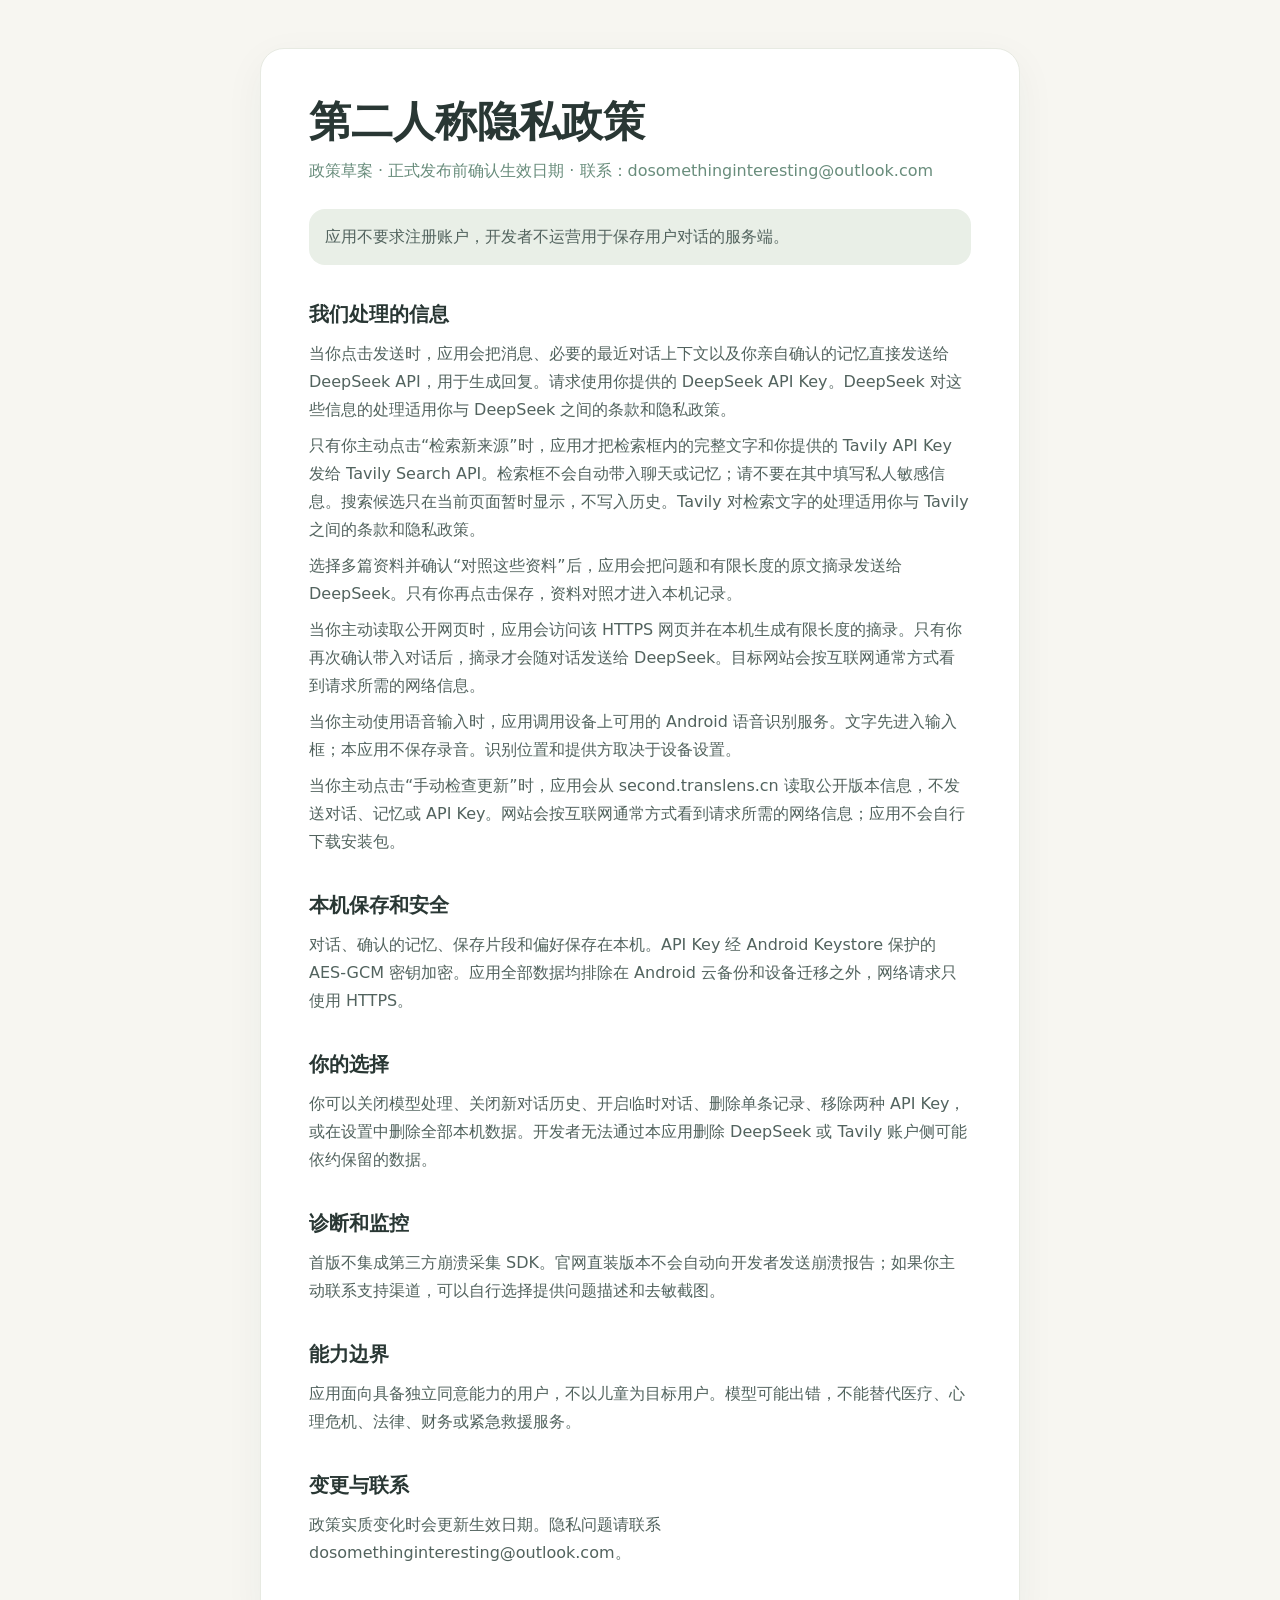
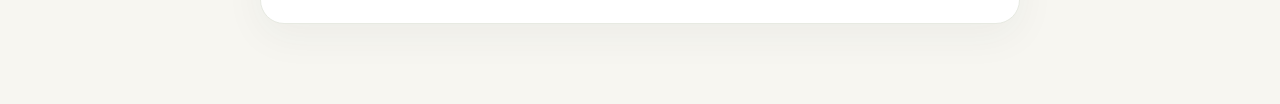
==== site/second-person/privacy/index.html @ 65f68d1c "feat: prepare second-person preview site and Pages workflow" ====
<!doctype html>
<html lang="zh-CN">
<head>
  <meta charset="utf-8">
  <meta name="viewport" content="width=device-width,initial-scale=1">
  <title>第二人称｜隐私政策</title>
  <style>
    :root{color-scheme:light;background:#f7f6f1;color:#293734;font:16px/1.75 system-ui,-apple-system,"Noto Sans SC",sans-serif}
    body{margin:0}.page{max-width:760px;margin:auto;padding:48px 22px 80px}article{background:#fff;border:1px solid #e7eae2;border-radius:24px;padding:clamp(22px,5vw,48px);box-shadow:0 12px 40px #2937340d}
    h1{font-size:clamp(28px,6vw,42px);line-height:1.2;margin:0 0 10px}h2{font-size:20px;margin:32px 0 8px}p{margin:8px 0;color:#52635e}.meta{color:#698d7c}.notice{background:#e9efe7;border-radius:16px;padding:14px 16px;margin:24px 0}a{color:#4f7967}
  </style>
</head>
<body><main class="page"><article>
  <h1>第二人称隐私政策</h1>
  <p class="meta">政策草案 · 正式发布前确认生效日期 · 联系：dosomethinginteresting@outlook.com</p>
  <p class="notice">应用不要求注册账户，开发者不运营用于保存用户对话的服务端。</p>
  <h2>我们处理的信息</h2>
  <p>当你点击发送时，应用会把消息、必要的最近对话上下文以及你亲自确认的记忆直接发送给 DeepSeek API，用于生成回复。请求使用你提供的 DeepSeek API Key。DeepSeek 对这些信息的处理适用你与 DeepSeek 之间的条款和隐私政策。</p>
  <p>只有你主动点击“检索新来源”时，应用才把检索框内的完整文字和你提供的 Tavily API Key 发给 Tavily Search API。检索框不会自动带入聊天或记忆；请不要在其中填写私人敏感信息。搜索候选只在当前页面暂时显示，不写入历史。Tavily 对检索文字的处理适用你与 Tavily 之间的条款和隐私政策。</p>
  <p>选择多篇资料并确认“对照这些资料”后，应用会把问题和有限长度的原文摘录发送给 DeepSeek。只有你再点击保存，资料对照才进入本机记录。</p>
  <p>当你主动读取公开网页时，应用会访问该 HTTPS 网页并在本机生成有限长度的摘录。只有你再次确认带入对话后，摘录才会随对话发送给 DeepSeek。目标网站会按互联网通常方式看到请求所需的网络信息。</p>
  <p>当你主动使用语音输入时，应用调用设备上可用的 Android 语音识别服务。文字先进入输入框；本应用不保存录音。识别位置和提供方取决于设备设置。</p>
  <p>当你主动点击“手动检查更新”时，应用会从 second.translens.cn 读取公开版本信息，不发送对话、记忆或 API Key。网站会按互联网通常方式看到请求所需的网络信息；应用不会自行下载安装包。</p>
  <h2>本机保存和安全</h2>
  <p>对话、确认的记忆、保存片段和偏好保存在本机。API Key 经 Android Keystore 保护的 AES-GCM 密钥加密。应用全部数据均排除在 Android 云备份和设备迁移之外，网络请求只使用 HTTPS。</p>
  <h2>你的选择</h2>
  <p>你可以关闭模型处理、关闭新对话历史、开启临时对话、删除单条记录、移除两种 API Key，或在设置中删除全部本机数据。开发者无法通过本应用删除 DeepSeek 或 Tavily 账户侧可能依约保留的数据。</p>
  <h2>诊断和监控</h2>
  <p>首版不集成第三方崩溃采集 SDK。官网直装版本不会自动向开发者发送崩溃报告；如果你主动联系支持渠道，可以自行选择提供问题描述和去敏截图。</p>
  <h2>能力边界</h2>
  <p>应用面向具备独立同意能力的用户，不以儿童为目标用户。模型可能出错，不能替代医疗、心理危机、法律、财务或紧急救援服务。</p>
  <h2>变更与联系</h2>
  <p>政策实质变化时会更新生效日期。隐私问题请联系 dosomethinginteresting@outlook.com。</p>
</article></main></body></html>
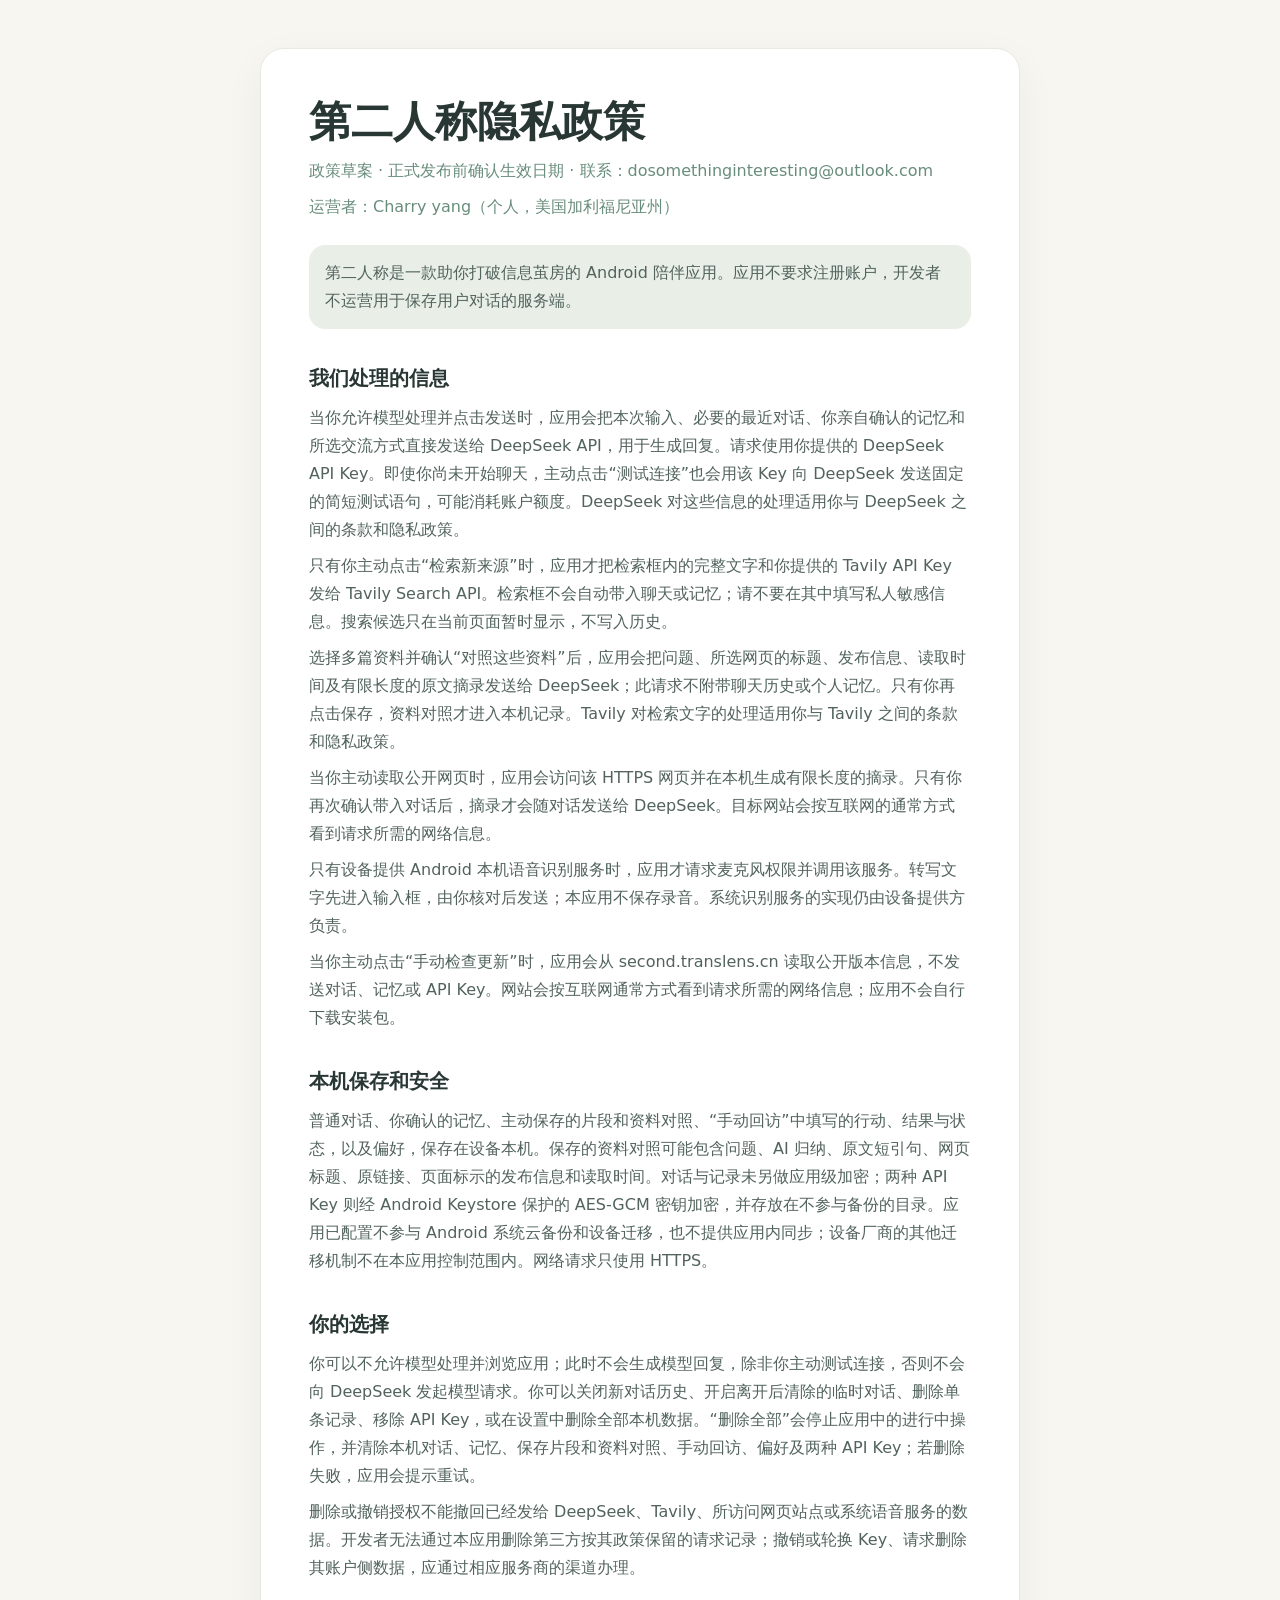
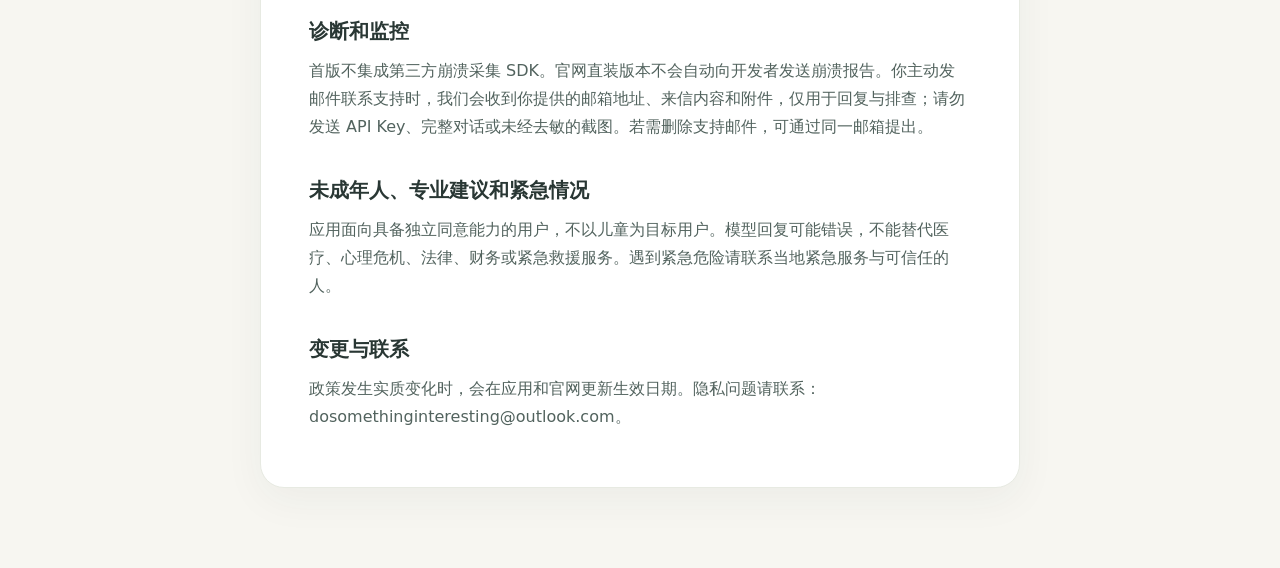
==== commit 0a57036e: "docs: identify operator and clarify privacy draft" ====
--- a/site/second-person/privacy/index.html
+++ b/site/second-person/privacy/index.html
@@ -13,22 +13,24 @@
 <body><main class="page"><article>
   <h1>第二人称隐私政策</h1>
   <p class="meta">政策草案 · 正式发布前确认生效日期 · 联系：dosomethinginteresting@outlook.com</p>
-  <p class="notice">应用不要求注册账户，开发者不运营用于保存用户对话的服务端。</p>
+  <p class="meta">运营者：Charry yang（个人，美国加利福尼亚州）</p>
+  <p class="notice">第二人称是一款助你打破信息茧房的 Android 陪伴应用。应用不要求注册账户，开发者不运营用于保存用户对话的服务端。</p>
   <h2>我们处理的信息</h2>
-  <p>当你点击发送时，应用会把消息、必要的最近对话上下文以及你亲自确认的记忆直接发送给 DeepSeek API，用于生成回复。请求使用你提供的 DeepSeek API Key。DeepSeek 对这些信息的处理适用你与 DeepSeek 之间的条款和隐私政策。</p>
-  <p>只有你主动点击“检索新来源”时，应用才把检索框内的完整文字和你提供的 Tavily API Key 发给 Tavily Search API。检索框不会自动带入聊天或记忆；请不要在其中填写私人敏感信息。搜索候选只在当前页面暂时显示，不写入历史。Tavily 对检索文字的处理适用你与 Tavily 之间的条款和隐私政策。</p>
-  <p>选择多篇资料并确认“对照这些资料”后，应用会把问题和有限长度的原文摘录发送给 DeepSeek。只有你再点击保存，资料对照才进入本机记录。</p>
-  <p>当你主动读取公开网页时，应用会访问该 HTTPS 网页并在本机生成有限长度的摘录。只有你再次确认带入对话后，摘录才会随对话发送给 DeepSeek。目标网站会按互联网通常方式看到请求所需的网络信息。</p>
-  <p>当你主动使用语音输入时，应用调用设备上可用的 Android 语音识别服务。文字先进入输入框；本应用不保存录音。识别位置和提供方取决于设备设置。</p>
+  <p>当你允许模型处理并点击发送时，应用会把本次输入、必要的最近对话、你亲自确认的记忆和所选交流方式直接发送给 DeepSeek API，用于生成回复。请求使用你提供的 DeepSeek API Key。即使你尚未开始聊天，主动点击“测试连接”也会用该 Key 向 DeepSeek 发送固定的简短测试语句，可能消耗账户额度。DeepSeek 对这些信息的处理适用你与 DeepSeek 之间的条款和隐私政策。</p>
+  <p>只有你主动点击“检索新来源”时，应用才把检索框内的完整文字和你提供的 Tavily API Key 发给 Tavily Search API。检索框不会自动带入聊天或记忆；请不要在其中填写私人敏感信息。搜索候选只在当前页面暂时显示，不写入历史。</p>
+  <p>选择多篇资料并确认“对照这些资料”后，应用会把问题、所选网页的标题、发布信息、读取时间及有限长度的原文摘录发送给 DeepSeek；此请求不附带聊天历史或个人记忆。只有你再点击保存，资料对照才进入本机记录。Tavily 对检索文字的处理适用你与 Tavily 之间的条款和隐私政策。</p>
+  <p>当你主动读取公开网页时，应用会访问该 HTTPS 网页并在本机生成有限长度的摘录。只有你再次确认带入对话后，摘录才会随对话发送给 DeepSeek。目标网站会按互联网的通常方式看到请求所需的网络信息。</p>
+  <p>只有设备提供 Android 本机语音识别服务时，应用才请求麦克风权限并调用该服务。转写文字先进入输入框，由你核对后发送；本应用不保存录音。系统识别服务的实现仍由设备提供方负责。</p>
   <p>当你主动点击“手动检查更新”时，应用会从 second.translens.cn 读取公开版本信息，不发送对话、记忆或 API Key。网站会按互联网通常方式看到请求所需的网络信息；应用不会自行下载安装包。</p>
   <h2>本机保存和安全</h2>
-  <p>对话、确认的记忆、保存片段和偏好保存在本机。API Key 经 Android Keystore 保护的 AES-GCM 密钥加密。应用全部数据均排除在 Android 云备份和设备迁移之外，网络请求只使用 HTTPS。</p>
+  <p>普通对话、你确认的记忆、主动保存的片段和资料对照、“手动回访”中填写的行动、结果与状态，以及偏好，保存在设备本机。保存的资料对照可能包含问题、AI 归纳、原文短引句、网页标题、原链接、页面标示的发布信息和读取时间。对话与记录未另做应用级加密；两种 API Key 则经 Android Keystore 保护的 AES-GCM 密钥加密，并存放在不参与备份的目录。应用已配置不参与 Android 系统云备份和设备迁移，也不提供应用内同步；设备厂商的其他迁移机制不在本应用控制范围内。网络请求只使用 HTTPS。</p>
   <h2>你的选择</h2>
-  <p>你可以关闭模型处理、关闭新对话历史、开启临时对话、删除单条记录、移除两种 API Key，或在设置中删除全部本机数据。开发者无法通过本应用删除 DeepSeek 或 Tavily 账户侧可能依约保留的数据。</p>
+  <p>你可以不允许模型处理并浏览应用；此时不会生成模型回复，除非你主动测试连接，否则不会向 DeepSeek 发起模型请求。你可以关闭新对话历史、开启离开后清除的临时对话、删除单条记录、移除 API Key，或在设置中删除全部本机数据。“删除全部”会停止应用中的进行中操作，并清除本机对话、记忆、保存片段和资料对照、手动回访、偏好及两种 API Key；若删除失败，应用会提示重试。</p>
+  <p>删除或撤销授权不能撤回已经发给 DeepSeek、Tavily、所访问网页站点或系统语音服务的数据。开发者无法通过本应用删除第三方按其政策保留的请求记录；撤销或轮换 Key、请求删除其账户侧数据，应通过相应服务商的渠道办理。</p>
   <h2>诊断和监控</h2>
-  <p>首版不集成第三方崩溃采集 SDK。官网直装版本不会自动向开发者发送崩溃报告；如果你主动联系支持渠道，可以自行选择提供问题描述和去敏截图。</p>
-  <h2>能力边界</h2>
-  <p>应用面向具备独立同意能力的用户，不以儿童为目标用户。模型可能出错，不能替代医疗、心理危机、法律、财务或紧急救援服务。</p>
+  <p>首版不集成第三方崩溃采集 SDK。官网直装版本不会自动向开发者发送崩溃报告。你主动发邮件联系支持时，我们会收到你提供的邮箱地址、来信内容和附件，仅用于回复与排查；请勿发送 API Key、完整对话或未经去敏的截图。若需删除支持邮件，可通过同一邮箱提出。</p>
+  <h2>未成年人、专业建议和紧急情况</h2>
+  <p>应用面向具备独立同意能力的用户，不以儿童为目标用户。模型回复可能错误，不能替代医疗、心理危机、法律、财务或紧急救援服务。遇到紧急危险请联系当地紧急服务与可信任的人。</p>
   <h2>变更与联系</h2>
-  <p>政策实质变化时会更新生效日期。隐私问题请联系 dosomethinginteresting@outlook.com。</p>
+  <p>政策发生实质变化时，会在应用和官网更新生效日期。隐私问题请联系：dosomethinginteresting@outlook.com。</p>
 </article></main></body></html>
